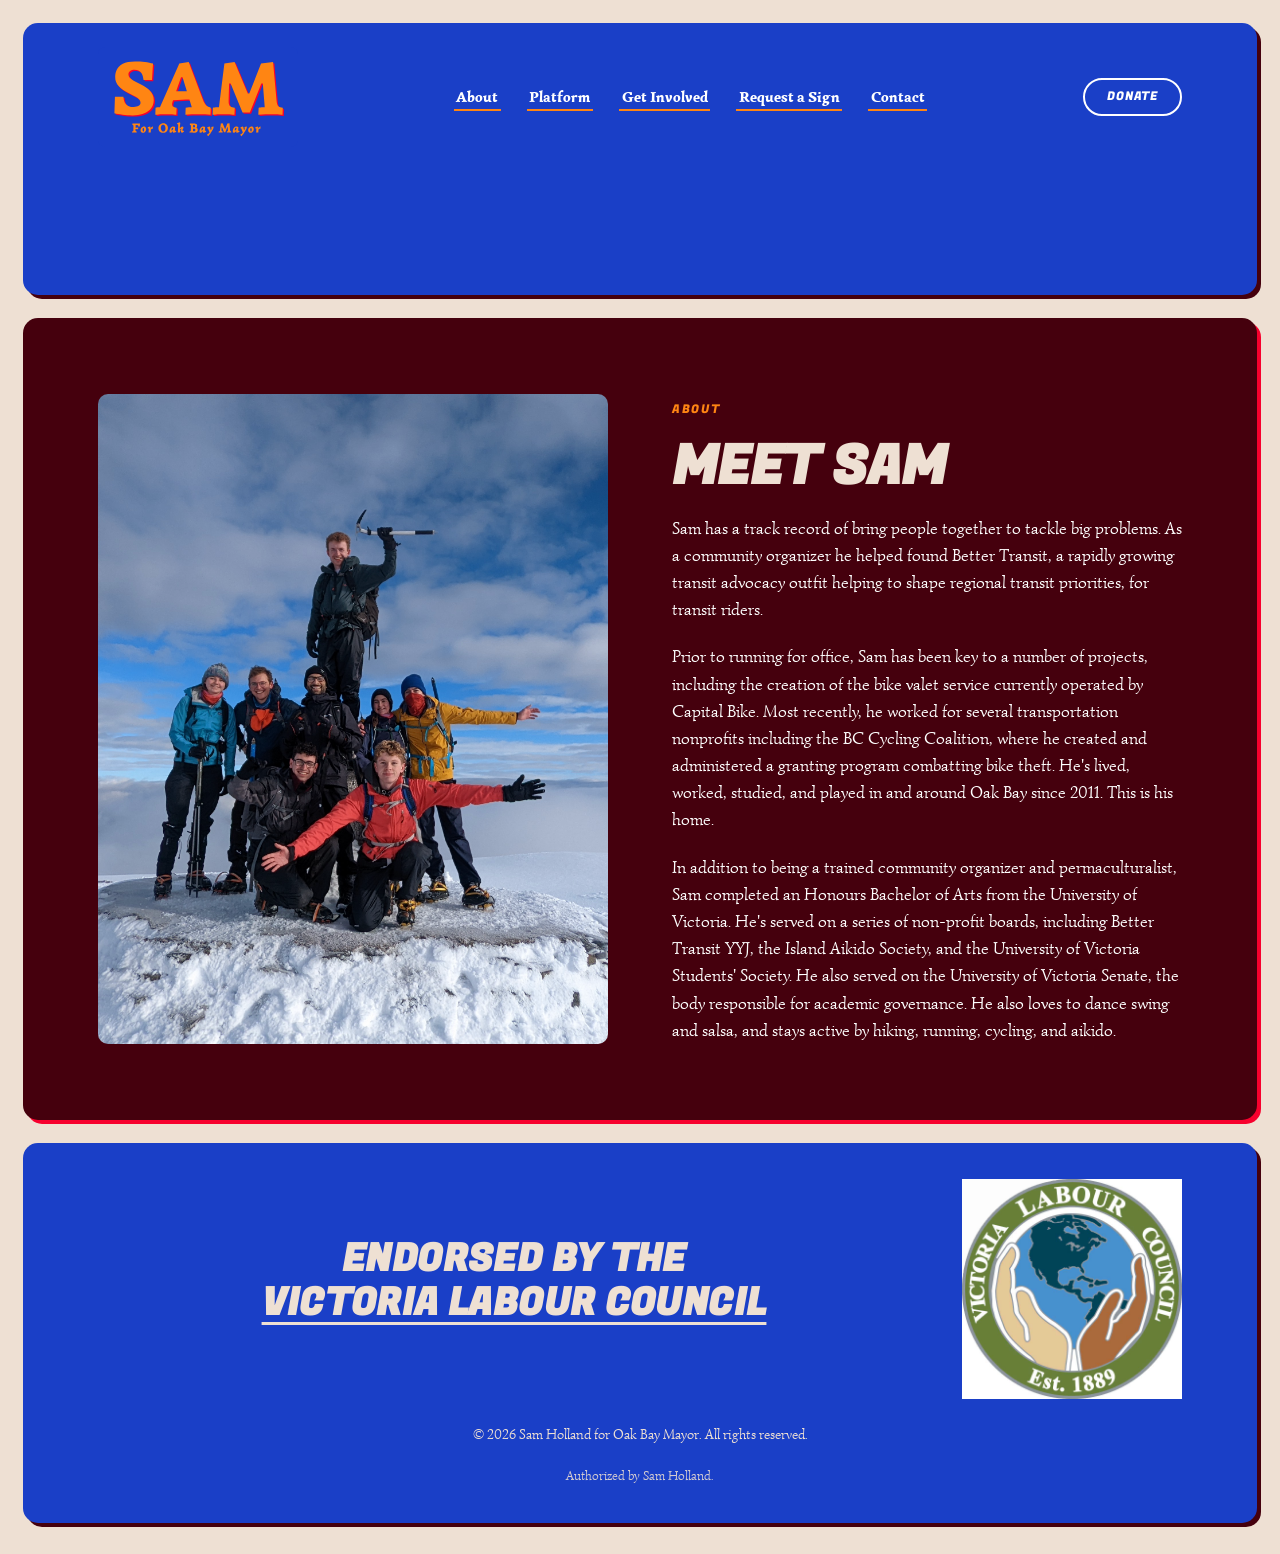
==== about.html @ e1b2e11f "SEO improvements" ====
<!DOCTYPE html>
<html lang="en-CA">
<head>
  <meta charset="UTF-8">
  <meta name="viewport" content="width=device-width, initial-scale=1.0">
  <title>Meet Sam Holland | Candidate for Oak Bay Mayor</title>
  <meta name="description" content="Community organizer, transit advocate, and Oak Bay resident since 2011. Sam Holland's background, record, and why he is running for Mayor.">
  <link rel="canonical" href="https://samuelholland.ca/about.html">
  <meta name="robots" content="index, follow, max-image-preview:large">
  <meta name="theme-color" content="#1A3FC7">

  <link rel="icon" href="/assets/icon.png" type="image/png">
  <link rel="apple-touch-icon" href="/assets/icon.png">

  <meta property="og:site_name" content="Sam Holland for Oak Bay Mayor">
  <meta property="og:locale" content="en_CA">
  <meta property="og:type" content="website">
  <meta property="og:title" content="Meet Sam Holland | Candidate for Oak Bay Mayor">
  <meta property="og:description" content="Community organizer, transit advocate, and Oak Bay resident since 2011. Sam Holland's background, record, and why he is running for Mayor.">
  <meta property="og:url" content="https://samuelholland.ca/about.html">
  <meta property="og:image" content="https://samuelholland.ca/assets/og-image.png">
  <meta property="og:image:width" content="1200">
  <meta property="og:image:height" content="630">
  <meta property="og:image:alt" content="Sam Holland for Oak Bay Mayor">
  <meta name="twitter:card" content="summary_large_image">
  <meta name="twitter:title" content="Meet Sam Holland | Candidate for Oak Bay Mayor">
  <meta name="twitter:description" content="Community organizer, transit advocate, and Oak Bay resident since 2011. Sam Holland's background, record, and why he is running for Mayor.">
  <meta name="twitter:image" content="https://samuelholland.ca/assets/og-image.png">

  <link rel="preconnect" href="https://fonts.googleapis.com">
  <link rel="preconnect" href="https://fonts.gstatic.com" crossorigin>
  <link rel="stylesheet" href="https://fonts.googleapis.com/css2?family=Dela+Gothic+One&amp;family=Signika:wght@300..700&amp;family=Simonetta&amp;family=Fugaz+One&amp;display=swap">
  <link rel="stylesheet" href="style.css">
</head>
<body>

  <a href="#main" class="skip-link">Skip to main content</a>

  <main id="main">

  <!-- ==========================================================================
     HERO — blue panel. Carries the masthead, per the reference layout.
     ========================================================================== -->
  <section id="hero" class="panel panel--blue panel--hero tex-rings">
    <div class="container">

      <div class="masthead">
        <a href="/" class="logo" aria-label="Sam Holland for Oak Bay Mayor — home">
          <img src="assets/logo-wordmark-horizontal.svg" alt=""
               class="logo-mark" width="600" height="300">
        </a>

        <nav class="main-nav" aria-label="Main">
          <ul>
            <li><a href="#about" class="link-highlight">About</a></li>
            <li><a href="platform.html" class="link-highlight">Platform</a></li>
            <li><a href="/volunteer.html" class="link-highlight">Get Involved</a></li>
            <li><a href="/lawn.html" class="link-highlight">Request a Sign</a></li>
            <li><a href="/index.html#contact" class="link-highlight">Contact</a></li>
          </ul>
        </nav>

        <a href="/donate.html" class="btn btn-outline btn-sm">Donate</a>
      </div>

    </div>
  </section>

  <section id="about" class="panel panel--bordeaux tex-hatch">
    <div class="container">
      <div class="grid-2-col grid-2-col--stretch">

        <div class="record-image-wrapper">
          <img src="assets/mountain-peak.png" alt="Sam at the peak of Ben Nevis, on a journey to summit the three highest mountains in Scotland, Wales, and England in 24 hours."
               class="record-image" width="4032" height="2268" loading="lazy" decoding="async">
        </div>

        <div class="record-content">
          <span class="eyebrow">About</span>
          <!-- TODO(sam): heading wording is mine — the upstream copy arrived
               with no heading, and a section without one breaks the outline. -->
          <h1>Meet Sam</h1>
          <p>
            Sam has a track record of bring people together to tackle big problems. As a community organizer he helped found Better Transit, a rapidly growing transit advocacy outfit helping to shape regional transit priorities, for transit riders. 
          </p>
          <p>
            Prior to running for office, Sam has been key to a number of projects, including the creation of the bike valet service currently operated by Capital Bike. Most recently, he worked for several transportation nonprofits including the BC Cycling Coalition, where he created and administered a granting program combatting bike theft. He's lived, worked, studied, and played in and around Oak Bay since 2011. This is his home.
          </p>
             <p>
            In addition to being a trained community organizer and permaculturalist, Sam completed an Honours Bachelor of Arts from the University of Victoria. He's served on a series of non-profit boards, including Better Transit YYJ, the Island Aikido Society, and the University of Victoria Students' Society. He also served on the University of Victoria Senate, the body responsible for academic governance. He also loves to dance swing and salsa, and stays active by hiking, running, cycling, and aikido.
          </p>
        </div>

      </div>
    </div>
  </section>
</main>
<footer class="site-footer tex-hatch">
  <div class="container text-center">

    <div class="footer-endorsement">
      <h2>Endorsed by the <a href="https://victorialabour.ca/2026-municipal-endorsements/" target="_blank" rel="noopener">Victoria Labour Council</a></h2>
      <img
        src="assets/VLC_logo.jpg"
        alt="Victoria Labour Council logo"
        class="logo-mark"
        width="600"
        height="300"
      >
    </div>

    <p>&copy; 2026 Sam Holland for Oak Bay Mayor. All rights reserved.</p>
    <p class="disclaimer">Authorized by Sam Holland.</p>

  </div>
</footer>

</body>
</html>
---- style.css ----
/* ==========================================================================
   CAMPAIGN BRANDING STYLESHEET (style.css)

   Layout model: the page is a stack of full-bleed rounded colour PANELS inset
   from the viewport edge, floating on the cream page background. Sections do
   not sit on a shared background — each one IS a coloured container.

   Sections:
     1. Design tokens
     2. Reset & base
     3. Typography
     4. Panel system
     5. Layout utilities
     6. Buttons
     7. Forms
     8. Masthead & navigation (lives inside the hero panel)
     9. Hero
    10. Record
    11. Platform
    12. Get involved
    13. Donate band
    14. Contact
    15. Footer
    16. Responsive
   ========================================================================== */

/* --------------------------------------------------------------------------
   1. DESIGN TOKENS
   Palette is fixed by the brand sheet. Do not introduce new hues.
   -------------------------------------------------------------------------- */
:root {
  --blue:      #1A3FC7;  /* Persian Blue    */
  --blue-dark: #0C1D60;  /* Persian Blue, darkened — panel fill only */
  --red:      #F7002D;  /* Strawberry Red  */
  --orange:   #FF8513;  /* Princeton Orange*/
  --cream:    #EEE0D3;  /* Almond Cream    */
  --bordeaux: #45000D;  /* Night Bordeaux  */
  --white:    #FFFFFF;

  /* Text pairings that clear WCAG AA. The palette is NOT interchangeable:
       on --blue      -> white (8.1) or cream (6.3);  orange is 3.3, headings only
       on --bordeaux  -> white (16.7), cream (12.9), orange (6.8)
       on --orange    -> bordeaux (6.8) ONLY;         white is 2.4, never
       on --red       -> white (4.2), large bold type only, never body copy
       on --cream     -> bordeaux (12.9) or blue (6.3)
     Use the --on-* tokens below rather than picking a hue by eye. */
  --on-blue:      var(--white);
  --on-blue-dark: var(--white);
  --on-blue-soft: var(--cream);
  --on-bordeaux:  var(--white);
  --on-orange:    var(--bordeaux);
  --on-red:       var(--white);
  --on-cream:     var(--bordeaux);

  /* Typography — Dela Gothic One headers, Simonetta body, per the brand sheet. */
  --font-heading: 'Fugaz One', 'Dela Gothic One', Impact, 'Arial Black', sans-serif;
  --font-body: 'Simonetta', system-ui, -apple-system, 'Segoe UI', sans-serif;

  /* Panel geometry, measured off the reference build. */
  --panel-radius: 15px;
  --panel-inset: clamp(14px, 1.8vw, 26px);
  --panel-gap: clamp(14px, 1.8vw, 26px);
  --card-gap: 15px;
  --panel-pad-y: clamp(2.75rem, 6vw, 4.75rem);
  --card-radius: 15px;
  --media-radius: 10px;
  --pill: 999px;

  --max-width: 1180px;


  /* Hard shadow: a zero-blur solid offset, the same device the wordmark uses
     for its red edge. Measured off Icon.png, that offset runs down and to the
     RIGHT at ~2% of the mark's size. Flip the sign of both to move it left. */
  --shadow-x: 8px;
  --shadow-y: 8px;
  --shadow-x-hover: 11px;
  --shadow-y-hover: 11px;
  --shadow-color: var(--bordeaux);
}

/* --------------------------------------------------------------------------
   2. RESET & BASE
   -------------------------------------------------------------------------- */
*, *::before, *::after { box-sizing: border-box; margin: 0; padding: 0; }

html { scroll-behavior: smooth; }

body {
  font-family: var(--font-body);
  font-size: 1.0625rem;
  line-height: 1.6;
  font-weight: 500;
  color: var(--on-cream);
  background-color: var(--cream);
  padding-top: var(--panel-inset);
  padding-bottom: var(--shadow-y);
  -webkit-font-smoothing: antialiased;
  text-rendering: optimizeLegibility;
}

img { display: block; max-width: 100%; height: auto; }

.panel[id] { scroll-margin-top: var(--panel-inset); }

:focus-visible {
  outline: 3px solid var(--orange);
  outline-offset: 3px;
  border-radius: 3px;
}

/* Orange focus ring is invisible against an orange panel. */
.panel--orange :focus-visible,
.panel--red :focus-visible { outline-color: var(--bordeaux); }

.skip-link {
  position: absolute;
  left: 1rem;
  top: -100%;
  z-index: 200;
  padding: 0.75rem 1.25rem;
  background-color: var(--bordeaux);
  color: var(--white);
  font-family: var(--font-heading);
  font-size: 0.85rem;
  text-decoration: none;
  border-radius: var(--pill);
  transition: top 0.2s ease;
}

.skip-link:focus-visible { top: 1rem; color: var(--white); }

.visually-hidden {
  position: absolute;
  width: 1px; height: 1px;
  overflow: hidden;
  clip: rect(0 0 0 0);
  clip-path: inset(50%);
  white-space: nowrap;
}

@media (prefers-reduced-motion: reduce) {
  html { scroll-behavior: auto; }
  .platform-card:hover,
  .action-card:hover,
  .btn-shadow:hover,
  .btn-shadow:active { transform: none; }
  *, *::before, *::after {
    transition-duration: 0.01ms !important;
    animation-duration: 0.01ms !important;
  }
}

/* --------------------------------------------------------------------------
   3. TYPOGRAPHY
   -------------------------------------------------------------------------- */
h1, h2, h3, h4, h5, h6 {
  font-family: var(--font-heading);
  line-height: 1.15;
  margin-bottom: 1rem;
  text-transform: uppercase;
  letter-spacing: 0.01em;
  text-wrap: balance;
  color: inherit;
}

h1 { font-size: clamp(2.1rem, 1.5rem + 2.6vw, 3.4rem); letter-spacing: -0.01em; }
h2 { font-size: clamp(1.6rem, 1.2rem + 1.7vw, 2.4rem); }
h3 { font-size: clamp(1.55rem, 1.42rem + 0.55vw, 1.75rem); }

p { margin-bottom: 1.25rem; }
p:last-child { margin-bottom: 0; }

a { color: inherit; text-decoration: underline; text-underline-offset: 0.18em; }
a:hover { text-decoration-thickness: 2px; }

strong { font-weight: 700; }

/* --------------------------------------------------------------------------
   4. PANEL SYSTEM
   Each panel is a rounded colour block inset from the viewport edge. overflow
   is hidden so inner bands and images clip to the panel's corners.
   -------------------------------------------------------------------------- */
.panel {
  margin: 0 var(--panel-inset) var(--panel-gap);
  padding: var(--panel-pad-y) 0;
  border-radius: var(--panel-radius);
  overflow: hidden;
  --shadow-x: 4px;
  --shadow-y: 4px;
  box-shadow: var(--shadow-x) var(--shadow-y) 0 var(--shadow-color);
}

.panel--blue     { background-color: var(--blue);     color: var(--on-blue); }
.panel--bordeaux {
  background-color: var(--bordeaux);
  color: var(--on-bordeaux);
  --shadow-color: var(--red);
}
.panel--orange {
  background-color: var(--orange);
  color: var(--on-orange);

}
.panel--red      { background-color: var(--red);      color: var(--on-red); }

.panel--navy {
  background-color: var(--blue-dark);
  color: var(--on-blue-dark);
  --shadow-color: var(--red);
}

/* The hero carries the masthead, so it opens tighter at the top. */
.panel--hero { padding-top: 0; }

/* Heading colour is set per surface. No heading is white anywhere: red is used
   wherever it clears contrast, and the nearest non-white brand hue elsewhere.
     on bordeaux -> red       3.97
     on cream    -> red       3.25
     on blue     -> orange    3.34  (red is 1.94, unusable)
     on orange   -> bordeaux  6.84  (red is 1.73, unusable)
     on red      -> bordeaux  3.97
   The three-colour split is a contrast constraint, not a preference. */
.panel--bordeaux :is(h1, h2, h3, h4, h5, h6) { color: var(--cream); }
.panel--blue     :is(h1, h2, h3, h4, h5, h6) { color: var(--orange); }
.panel--orange   :is(h1, h2, h3, h4, h5, h6) { color: var(--bordeaux); }
.panel--red      :is(h1, h2, h3, h4, h5, h6) { color: var(--bordeaux); }
.panel--navy     :is(h1, h2, h3, h4, h5, h6) { color: var(--red); }

.container {
  width: 100%;
  max-width: var(--max-width);
  margin: 0 auto;
  padding: 0 clamp(1.25rem, 4vw, 3rem);
}

/* Texture rulings. One per block so no two adjacent panels share a pattern.
   All are deliberately the same weight and scale so they read as one family
   rather than as six different treatments. */
.tex-rings {
  background-image:
    repeating-radial-gradient(circle at 0 0, transparent 0 13px, var(--ink) 13px 14px);
}

.tex-hatch {
  background-image:
    repeating-linear-gradient(45deg, var(--ink) 0 1px, transparent 1px 8px);
}

.tex-cross {
  background-image:
    repeating-linear-gradient(45deg, var(--ink) 0 1px, transparent 1px 9px),
    repeating-linear-gradient(-45deg, var(--ink) 0 1px, transparent 1px 9px);
}

.tex-graph {
  background-image:
    repeating-linear-gradient(0deg, var(--ink) 0 1px, transparent 1px 10px),
    repeating-linear-gradient(90deg, var(--ink) 0 1px, transparent 1px 10px);
}

.tex-dots {
  background-image:
    radial-gradient(circle, var(--ink) 1px, transparent 1.2px),
    radial-gradient(circle, var(--ink) 1px, transparent 1.2px);
  background-size: 12px 12px;
  background-position: 0 0, 6px 6px;
}

.tex-stripe {
  background-image:
    repeating-linear-gradient(90deg, var(--ink) 0 1px, transparent 1px 7px);
}

/* --------------------------------------------------------------------------
   5. LAYOUT UTILITIES
   -------------------------------------------------------------------------- */
.text-center { text-align: center; }

.eyebrow {
  display: inline-block;
  font-family: var(--font-heading);
  font-size: 0.78rem;
  text-transform: uppercase;
  letter-spacing: 0.14em;
  margin-bottom: 1rem;
}

/* Eyebrow picks up the panel's accent rather than a fixed hue. */
.panel--blue     .eyebrow { color: var(--cream); }
.panel--bordeaux .eyebrow { color: var(--orange); }
.panel--navy     .eyebrow { color: var(--orange); }
.panel--orange   .eyebrow { color: var(--bordeaux); opacity: 0.75; }

.section-intro {
  font-size: clamp(1.05rem, 1rem + 0.35vw, 1.2rem);
  max-width: 62ch;
  margin: 0 auto 2.5rem;
}

.panel-head { margin-bottom: clamp(2rem, 4vw, 3rem); }

.grid-2-col {
  display: grid;
  grid-template-columns: 1fr 1fr;
  gap: clamp(2rem, 5vw, 4rem);
  align-items: center;
}

.grid-2-col > * { min-width: 0; }

/* Where the text column runs much taller than its media, stretch the media to
   fill instead of centring it — centring leaves a large empty band of panel
   colour above and below the image. */
.grid-2-col--stretch { align-items: stretch; }

.grid-2-col--stretch .record-image-wrapper { display: flex; }

.grid-2-col--stretch .record-image {
  height: 100%;
  aspect-ratio: auto;
  min-height: 18rem;
}

/* Underline-to-highlight: one gradient anchored to the bottom of the line box,
   2px tall at rest so it reads as an underline, animated to full height on
   hover so it reads as a marker highlight. The text colour flips at the same
   time — white on an orange highlight is 2.4:1 and would vanish. */
.link-highlight {
  --hl: var(--orange);
  --hl-text: var(--bordeaux);
  --hl-size: 2px;
  background-image: linear-gradient(var(--hl), var(--hl));
  background-repeat: no-repeat;
  background-position: 0 100%;
  background-size: 100% var(--hl-size);
  padding: 0 0.18em 0.05em;
  text-decoration: none;
  transition: background-size 0.2s ease, color 0.2s ease;
}

.link-highlight:hover {
  background-size: 100% 100%;
  color: var(--hl-text);
}

/* Display variant: the resting band is a percentage of the LINE BOX rather than
   a fixed rule, so it rides up over the bottom of the glyphs the way a marker
   stroke would, instead of sitting clear underneath them. This is the detail
   that makes the reference version read as a highlighter rather than a link. */
.hl-display {
  --hl-size: 38%;
  padding: 0 0.06em;
  box-decoration-break: clone;
  -webkit-box-decoration-break: clone;
}

/* --------------------------------------------------------------------------
   6. BUTTONS
   Pill-shaped, in a filled and an outlined variant, per the reference.
   -------------------------------------------------------------------------- */
.btn {
  display: inline-block;
  font-family: var(--font-heading);
  font-size: 0.85rem;
  line-height: 1.2;
  text-transform: uppercase;
  letter-spacing: 0.06em;
  text-decoration: none;
  padding: 1rem 2.25rem;
  border-radius: var(--pill);
  border: 2px solid transparent;
  cursor: pointer;
  text-align: center;
  transition: background-color 0.2s ease, color 0.2s ease, border-color 0.2s ease;
}

.btn-sm { font-size: 0.72rem; padding: 0.65rem 1.4rem; }

/* Hard shadow on a button. Offsets are smaller than a card's because the
   element is smaller; the pop is 2px. */
.btn-shadow {
  --shadow-x: 4px;
  --shadow-y: 4px;
  --shadow-x-hover: 6px;
  --shadow-y-hover: 6px;
  box-shadow: var(--shadow-x) var(--shadow-y) 0 var(--shadow-color);
  transition: background-color 0.2s ease, color 0.2s ease, border-color 0.2s ease,
              box-shadow 0.2s ease, transform 0.2s ease;
}

.btn-shadow:hover {
  box-shadow: var(--shadow-x-hover) var(--shadow-y-hover) 0 var(--shadow-color);
  transform: translate(calc(var(--shadow-x) - var(--shadow-x-hover)),
                       calc(var(--shadow-y) - var(--shadow-y-hover)));
}

.btn-shadow:active {
  box-shadow: none;
  transform: translate(var(--shadow-x), var(--shadow-y));
}
.btn-block { width: 100%; }

/* Solid orange: the primary call to action on blue and bordeaux panels. */
.btn-orange {
  background-color: var(--orange);
  border-color: var(--orange);
  color: var(--bordeaux);
}
.btn-orange:hover { background-color: var(--white); border-color: var(--white); }

/* Solid bordeaux: the primary call to action on orange and red panels. */
.btn-bordeaux {
  background-color: var(--bordeaux);
  border-color: var(--bordeaux);
  color: var(--white);
}
.btn-bordeaux:hover { background-color: var(--blue); border-color: var(--blue); }

.btn-cream {
  background-color: var(--cream);
  border-color: var(--cream);
  color: var(--bordeaux);
}
.btn-cream:hover { background-color: var(--orange); border-color: var(--orange); }

/* Outlined: takes its colour from the panel's text colour. */
.btn-outline {
  background-color: transparent;
  border-color: currentColor;
  color: inherit;
}
.panel--blue     .btn-outline:hover { background-color: var(--white); color: var(--blue); }
.panel--bordeaux .btn-outline:hover { background-color: var(--white); color: var(--bordeaux); }
.panel--orange   .btn-outline:hover { background-color: var(--bordeaux); color: var(--white); }
.panel--red      .btn-outline:hover { background-color: var(--white); color: var(--red); }

/* --------------------------------------------------------------------------
   7. FORMS
   -------------------------------------------------------------------------- */
.form-field { margin-bottom: 1rem; }

.form-field label {
  display: block;
  font-size: 0.85rem;
  font-weight: 600;
  margin-bottom: 0.4rem;
}

input[type="text"],
input[type="email"],
textarea {
  width: 100%;
  display: block;
  font-family: var(--font-body);
  font-size: 1rem;
  padding: 0.85rem 1.1rem;
  color: var(--bordeaux);
  background-color: var(--white);
  border: 2px solid transparent;
  border-radius: 10px;
  transition: border-color 0.2s ease;
}

textarea { resize: vertical; }

input:focus-visible,
textarea:focus-visible {
  outline: 3px solid var(--orange);
  outline-offset: 2px;
  border-color: var(--bordeaux);
}

/* --------------------------------------------------------------------------
   8. MASTHEAD & NAVIGATION (inside the hero panel)
   -------------------------------------------------------------------------- */
.masthead {
  display: flex;
  align-items: center;
  justify-content: space-between;
  gap: 1.5rem;
  flex-wrap: wrap;
  padding: 1.5rem 0 clamp(2.5rem, 6vw, 4.5rem);
}

.platform-header {
  padding-bottom: 0.2rem;
}

.platform-header .masthead {
  padding-bottom: 0.7rem;
}

.logo {
  display: block;
  text-decoration: none;
  flex-shrink: 0;
}

.logo-mark {
  display: block;
  width: clamp(150px, 25vw, 200px);
  height: auto;
}

.main-nav ul {
  display: flex;
  align-items: center;
  gap: clamp(1rem, 2vw, 1.85rem);
  list-style: none;
  flex-wrap: wrap;
}

.main-nav a {
  display: inline-block;
  font-size: 0.95rem;
  font-weight: 600;
  color: var(--white);
}

/* --------------------------------------------------------------------------
   9. HERO
   -------------------------------------------------------------------------- */
.hero-grid {
  display: grid;
  grid-template-columns: 1fr 1fr;
  gap: clamp(2rem, 5vw, 4rem);
  align-items: center;
  padding-bottom: clamp(1rem, 3vw, 2rem);
}

.hero-wordmark {
  margin-bottom: 1.25rem;
}

.hero-wordmark img {
  width: 100%;
  max-width: 30rem;
  height: auto;
}

/* Orange is the only non-white colour that clears contrast on blue (3.34), and
   only as large text — hence the 1.55rem (~25px) floor, which keeps it over the
   24px threshold even at 390px wide. */
.hero-tagline {
  font-family: var(--font-heading);
  font-size: clamp(1.55rem, 1.2rem + 1.4vw, 1.95rem);
  line-height: 1.2;
  text-transform: uppercase;
  color: var(--cream);
  margin-bottom: 1rem;
  text-wrap: balance;
}

/* The highlight cannot also be orange here: at rest the band overlaps the
   bottom of the glyphs, so orange-on-orange would merge into a blob. Cream
   reads against both the blue panel and the orange type. */
.hero-tagline .link-highlight {
  --hl: var(--orange);
  --hl-text: var(--bordeaux);
}

.hero-lead {
  font-size: clamp(1.1rem, 1rem + 0.55vw, 1.35rem);
  color: var(--cream);
  max-width: 46ch;
  margin-bottom: 2rem;
}

.hero-buttons { display: flex; gap: 0.85rem; flex-wrap: wrap; }

.hero-image,
.record-image {
  width: 100%;
  border-radius: var(--media-radius);
  background-color: transparent;
  object-fit: cover;
}

.hero-image { aspect-ratio: 5 / 4; }
.record-image { aspect-ratio: 9 / 7; }

/* -------------------------------------------------------------------------
   10. SHARED CONTENT UTILITIES
   -------------------------------------------------------------------------- */
.placeholder-note {
  font-style: italic;
  opacity: 0.7;
}


/* Cards lift on hover: the shadow grows and the block steps back against it by
   the same amount, so the card appears to rise rather than to stretch. */
   
.platform-card,
.action-card {
  --shadow-x: 8px;
  --shadow-y: 8px;
  box-shadow: var(--shadow-x) var(--shadow-y) 0 var(--shadow-color);
  transition: box-shadow 0.2s ease, transform 0.2s ease;
}

.platform-card:hover,
.action-card:hover {
  box-shadow: var(--shadow-x-hover) var(--shadow-y-hover) 0 var(--shadow-color);
  transform: translate(calc(var(--shadow-x) - var(--shadow-x-hover)),
                       calc(var(--shadow-y) - var(--shadow-y-hover)));
}

/* -------------------------------------------------------------------------
   11. PLATFORM  — blue cards nested inside the orange panel
   -------------------------------------------------------------------------- */
.platform-grid {
  display: grid;
  grid-template-columns: repeat(2, minmax(0, 1fr));
  gap: var(--card-gap);
}

.platform-card {
  background-color: var(--blue);
  color: var(--white);
  border-radius: var(--card-radius);
  padding: clamp(1.75rem, 3vw, 2.5rem);
}

.platform-card h3 { color: var(--orange); }

.platform-icon {
  font-family: var(--font-heading);
  font-size: 2.25rem;
  line-height: 1;
  color: var(--orange);
  margin-bottom: 1rem;
}

.platform-btn {
  width: 100%;
  display: flex;
  justify-content: center;
  margin-top: 2rem;

}

/* -------------------------------------------------------------------------
   12. GET INVOLVED — bordeaux cards nested inside the blue panel
   -------------------------------------------------------------------------- */
.action-grid {
  display: grid;
  grid-template-columns: repeat(auto-fit, minmax(min(100%, 240px), 1fr));
  gap: var(--card-gap);
  text-align: left;
}

.action-card {
  display: flex;
  flex-direction: column;
  align-items: flex-start;
  background-color: var(--cream);
  color: var(--bordeaux);
  border-radius: var(--card-radius);
  padding: clamp(1.75rem, 3vw, 2.25rem);
}

.action-card h3 { color: var(--red); }
.action-card p { flex-grow: 1; }
.action-card .btn { margin-top: 1.5rem; }
/* -------------------------------------------------------------------------
   13. DONATE BAND
   Red carries white text at 4.2:1 — fine for this large bold type, which is
   why this panel holds a headline and a button and no body copy.
   -------------------------------------------------------------------------- */
.panel--donate {
  padding-top: clamp(2.25rem, 4vw, 3rem);
  padding-bottom: clamp(2.25rem, 4vw, 3rem);
}

.donate-row {
  display: flex;
  align-items: center;
  justify-content: space-between;
  gap: 1.5rem 2.5rem;
  flex-wrap: wrap;
}

.donate-row h2 { margin-bottom: 0; font-size: clamp(1.4rem, 1.05rem + 1.5vw, 2.1rem); }

.donate-row p {
  font-size: 1.2rem;
  font-weight: 700;
  margin: 0.5rem 0 0;
}

/* -------------------------------------------------------------------------
   14. CONTACT
   -------------------------------------------------------------------------- */
.contact-details {
  margin-top: 1.75rem;
  padding-top: 1.75rem;
  border-top: 1px solid rgba(255, 255, 255, 0.22);
}

.contact-details p { margin-bottom: 0.6rem; }
.contact-details a { color: var(--orange); }
.contact-details .link-highlight:hover { color: var(--bordeaux); }

.contact-card {
  background-color: var(--cream);
  color: var(--bordeaux);
  --shadow-color: var(--red);
  --shadow-x: 4px;
  --shadow-y: 4px;
  box-shadow: var(--shadow-x) var(--shadow-y) 0 var(--shadow-color);
  border-radius: var(--card-radius);
  padding: clamp(1.75rem, 3.5vw, 2.5rem);
}

.contact-card h3 { color: var(--red); }

.contact-card :is(input, textarea) { border-color: var(--bordeaux); }

/* -------------------------------------------------------------------------
   15. FOOTER
   -------------------------------------------------------------------------- */
.site-footer {
  margin: 0 var(--panel-inset) var(--panel-inset);
  padding: 2.25rem 0;
  border-radius: var(--panel-radius);
  background-color: var(--blue);
  color: var(--cream);
  font-size: 0.9rem;
  --shadow-color: var(--bordeaux);
  --shadow-x: 4px;
  --shadow-y: 4px;
  box-shadow: var(--shadow-x) var(--shadow-y) 0 var(--shadow-color);
}
.footer-endorsement {
  display: flex;
  align-items: center;
  justify-content: center;
  gap: 2rem;
  margin-bottom: 1.5rem;
}

.footer-endorsement p {
  margin: 0;
}

.footer-endorsement .logo-mark {
  width: clamp(150px, 20vw, 220px);
  height: auto;
}

.site-footer a { color: var(--cream); }
.disclaimer { font-size: 0.8rem; opacity: 0.88; margin-top: 0.5rem; }

/* --------------------------------------------------------------------------
   16. RESPONSIVE
   -------------------------------------------------------------------------- */
/* ==========================================================================
   PLATFORM CARDS — RESPONSIVE
   ========================================================================== */

/* Prevent card content from forcing the grid wider than its container. */
.platform-grid {
  width: 100%;
}

.platform-card {
  min-width: 0;
  max-width: 100%;
  overflow-wrap: break-word;
}

/* Tablet and smaller: force the four platform cards into one column. */
@media (max-width: 900px) {
  .platform-grid {
    grid-template-columns: minmax(0, 1fr);
  }

  .platform-card {
    width: 100%;
  }
}

@media (max-width: 600px) {
  .footer-endorsement {
    flex-direction: column;
    gap: 1rem;
  }
}


/* Small phones: keep a single column and give the cards slightly less
   horizontal padding so long text has more usable line width. */
@media (max-width: 480px) {
  .platform-card {
    padding: 1.5rem;
  }
}
/* ==========================================================================
   PLATFORM ACCORDION
   ========================================================================== */

/*
   Default: text-only platform sections use the full available width.

   A two-column layout is activated ONLY when .platform-content contains
   .platform-figures.

   This means future platform sections can include images without needing
   their own special CSS.
*/

.platform-content {
  width: 100%;
  max-width: 70ch;
  padding: 0 0 2rem 5rem;
}

.platform-content p:last-child {
  margin-bottom: 0;
}


/* --------------------------------------------------------------------------
   PLATFORM SECTIONS WITH IMAGES
   -------------------------------------------------------------------------- */

/*
   When images exist:

   LEFT  = text
   RIGHT = images

   The :has() selector is important here: it prevents text-only sections
   from becoming grids.
*/

.platform-content:has(.platform-figures) {
  display: grid;
  grid-template-columns: minmax(0, 1fr) minmax(0, 1fr);
  column-gap: clamp(2rem, 4vw, 4rem);
  row-gap: 1.5rem;

  width: 100%;
  max-width: none;

  padding: 0 0 2rem 5rem;

  align-items: start;
}


/* Text column */

.platform-content:has(.platform-figures) .platform-content-text {
  grid-column: 1;
  min-width: 0;
  width: 100%;
}


/* Image column */

.platform-content:has(.platform-figures) .platform-figures {
  grid-column: 2;
  min-width: 0;
  width: 100%;

  display: flex;
  flex-direction: column;
  gap: 1.5rem;

  justify-self: stretch;
}


/* Individual figures */

.platform-content:has(.platform-figures) .platform-figure {
  width: 100%;
  margin: 0;
}


/* Images */

.platform-content:has(.platform-figures) .platform-figure img {
  display: block;
  width: 100%;
  max-width: 100%;
  height: auto;

  border-radius: var(--media-radius);
}


/* Captions */

.platform-content:has(.platform-figures) .platform-figure figcaption {
  margin-top: 0.4rem;

  font-size: 0.75rem;
  line-height: 1.3;

  opacity: 0.7;
}


/* ==========================================================================
   PLATFORM ACCORDION — TABLET
   ========================================================================== */

@media (max-width: 900px) {

  /*
     Only sections WITH images collapse.

     Text-only sections remain normal full-width content.
  */

  .platform-content:has(.platform-figures) {
    grid-template-columns: 1fr;
    gap: 1.5rem;
    padding-left: 3.5rem;
  }

  .platform-content:has(.platform-figures) .platform-content-text {
    grid-column: 1;
  }

  .platform-content:has(.platform-figures) .platform-figures {
    grid-column: 1;
  }

}


/* ==========================================================================
   PLATFORM ACCORDION — MOBILE
   ========================================================================== */

@media (max-width: 700px) {

  /*
     Text-only sections remain text-only.
     Image sections remain one column.
  */

  .platform-content {
    padding-left: 2.5rem;
  }

  .platform-content:has(.platform-figures) {
    grid-template-columns: 1fr;
    gap: 1.25rem;
    padding-left: 2.5rem;
  }

  .platform-content:has(.platform-figures) .platform-figure img {
    width: 100%;
    height: auto;
    aspect-ratio: 16 / 10;
    object-fit: cover;
  }

}


/* ==========================================================================
   PLATFORM ACCORDION — VERY SMALL PHONES
   ========================================================================== */

@media (max-width: 480px) {

  .platform-content {
    padding-left: 2rem;
  }

  .platform-content:has(.platform-figures) {
    padding-left: 2rem;
  }

}


/* ==========================================================================
   GENERAL RESPONSIVE — 900px
   ========================================================================== */

@media (max-width: 900px) {

  .masthead {
    justify-content: center;
    gap: 1rem 1.25rem;
  }

  .logo {
    flex-basis: 100%;
    text-align: center;
  }

  .logo-mark {
    margin-inline: auto;
  }

  .main-nav ul {
    justify-content: center;
  }


  /* General two-column layouts */

  .grid-2-col,
  .hero-grid {
    grid-template-columns: 1fr;
    gap: 2rem;
  }


  /* Hero */

  .hero-image-wrapper {
    order: -1;
  }

  .hero-lead {
    max-width: none;
  }

  .hero-wordmark img {
    max-width: 26rem;
  }


  /* Donate */

  .donate-row {
    justify-content: center;
    text-align: center;
  }
}
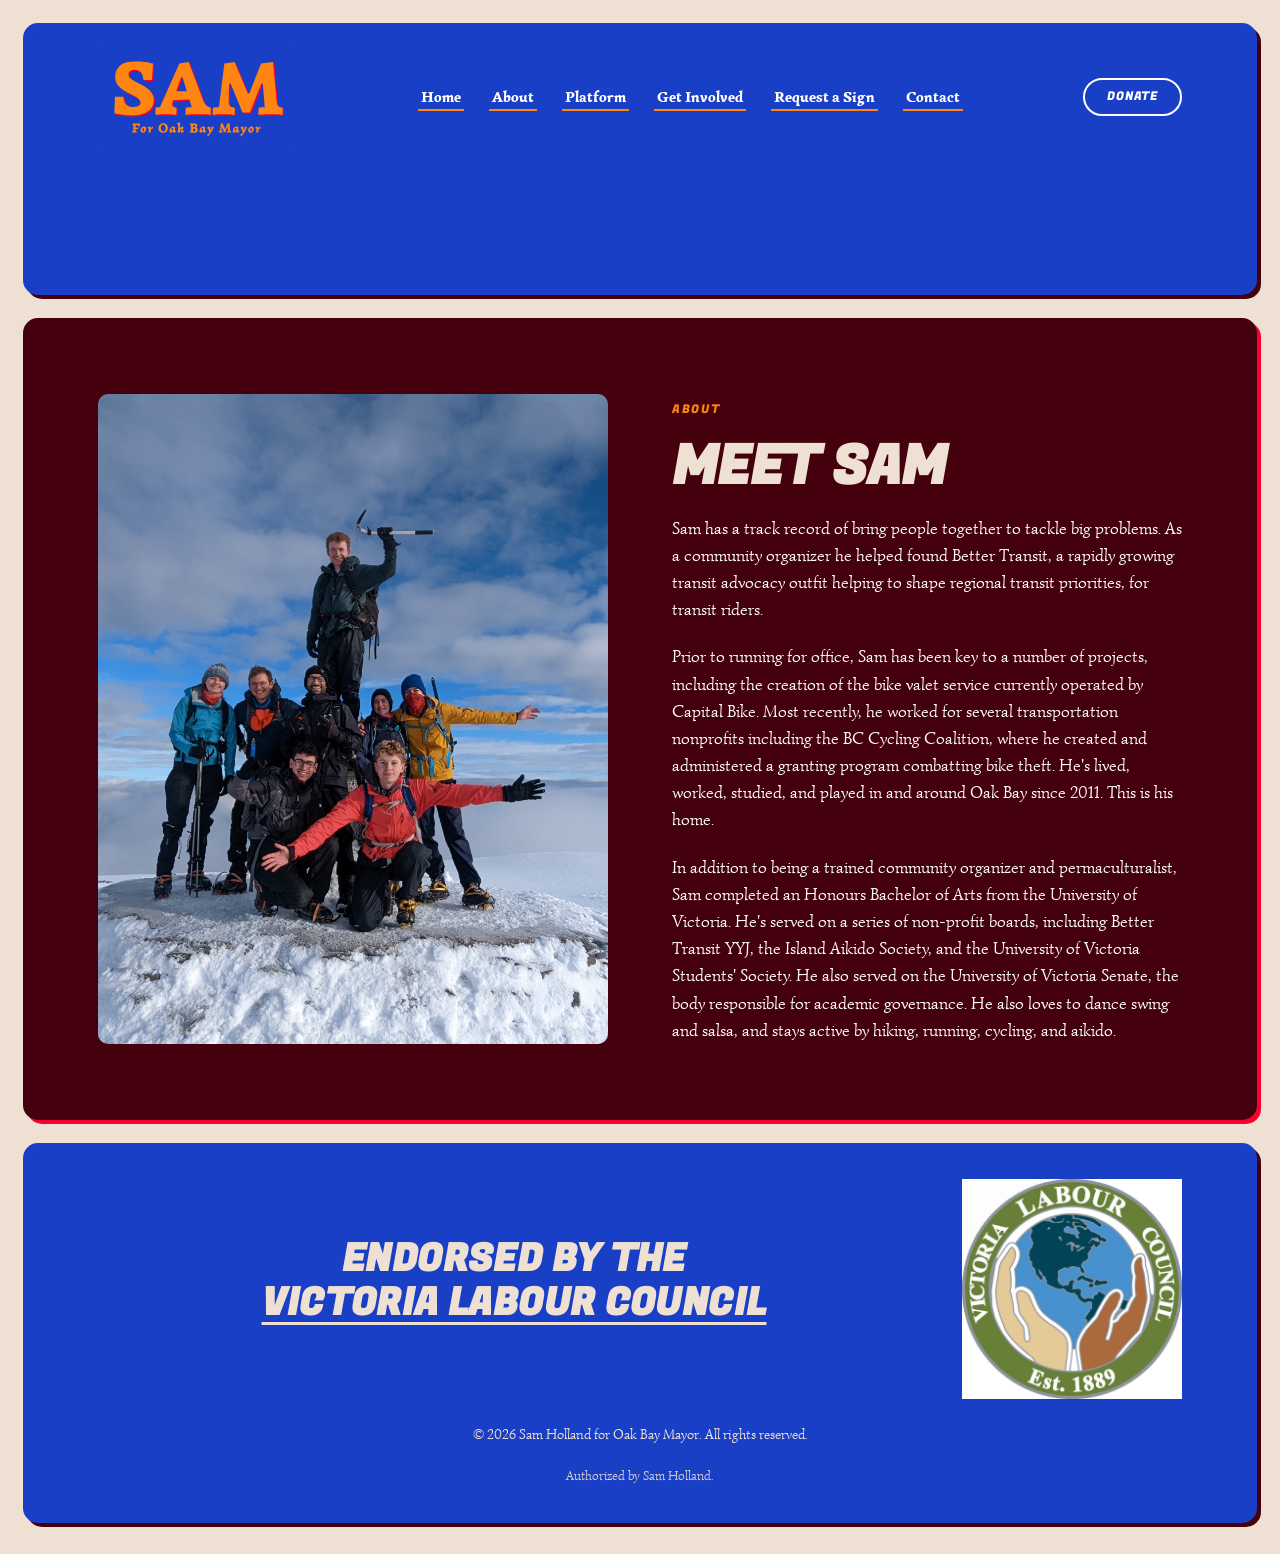
==== commit b67c735f: "updated platform with max typo corrections, added home button to pages as people weren't finding the" ====
--- a/about.html
+++ b/about.html
@@ -50,15 +50,16 @@
                class="logo-mark" width="600" height="300">
         </a>
 
-        <nav class="main-nav" aria-label="Main">
-          <ul>
-            <li><a href="#about" class="link-highlight">About</a></li>
+      <nav class="main-nav" aria-label="Main">
+        <ul>
+           <li><a href="/" class="link-highlight">Home</a></li>
+             <li><a href="about.html" class="link-highlight">About</a></li>
             <li><a href="platform.html" class="link-highlight">Platform</a></li>
             <li><a href="/volunteer.html" class="link-highlight">Get Involved</a></li>
             <li><a href="/lawn.html" class="link-highlight">Request a Sign</a></li>
             <li><a href="/index.html#contact" class="link-highlight">Contact</a></li>
           </ul>
-        </nav>
+      </nav>
 
         <a href="/donate.html" class="btn btn-outline btn-sm">Donate</a>
       </div>
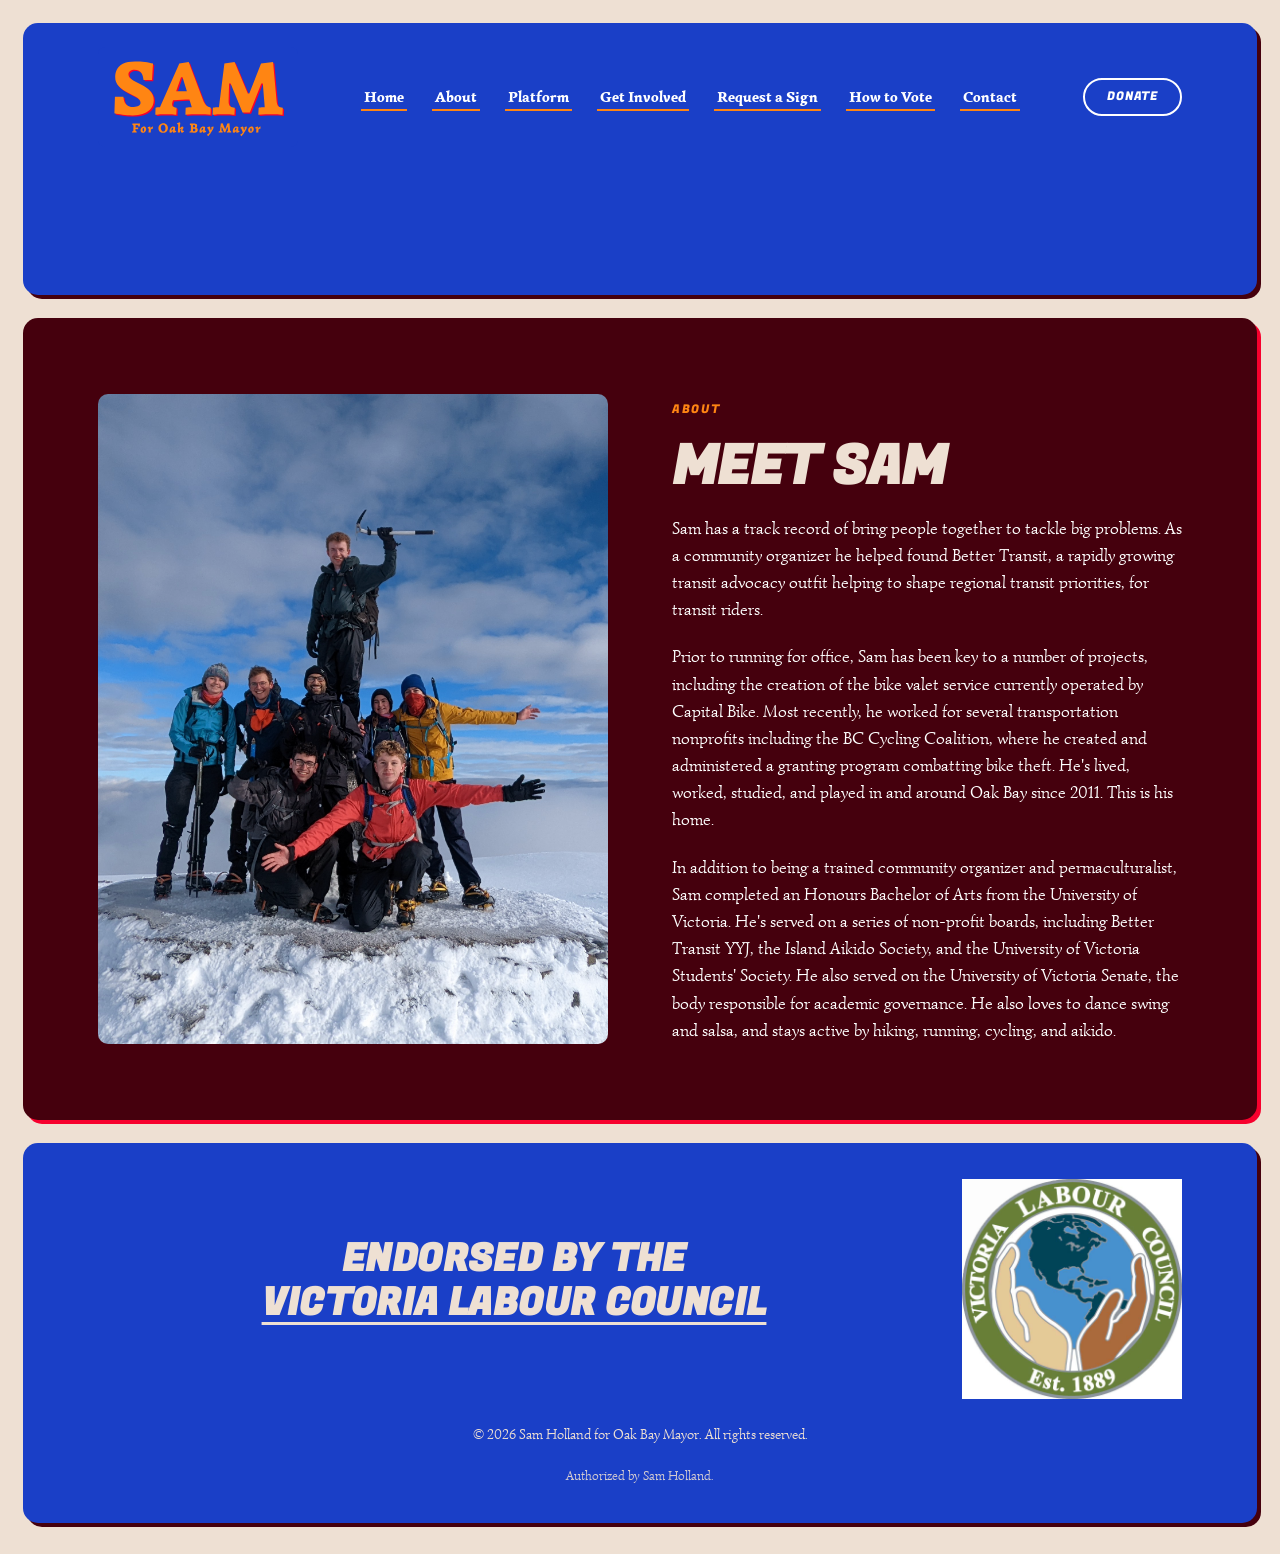
==== commit f4ea8a50: "added vote.html page and updated navigation links on all pages to include "How to Vote" and "Contact" ====
--- a/about.html
+++ b/about.html
@@ -51,13 +51,14 @@
         </a>
 
       <nav class="main-nav" aria-label="Main">
-        <ul>
+   <ul>
            <li><a href="/" class="link-highlight">Home</a></li>
              <li><a href="about.html" class="link-highlight">About</a></li>
             <li><a href="platform.html" class="link-highlight">Platform</a></li>
             <li><a href="/volunteer.html" class="link-highlight">Get Involved</a></li>
             <li><a href="/lawn.html" class="link-highlight">Request a Sign</a></li>
-            <li><a href="/index.html#contact" class="link-highlight">Contact</a></li>
+            <li><a href="/vote.html" class="link-highlight">How to Vote</a></li>
+            <li><a href="/#contact" class="link-highlight">Contact</a></li>
           </ul>
       </nav>
 
--- a/style.css
+++ b/style.css
@@ -306,7 +306,9 @@
   gap: clamp(2rem, 5vw, 4rem);
   align-items: center;
 }
-
+.grid-2-col--top {
+  align-items: start;
+}
 .grid-2-col > * { min-width: 0; }
 
 /* Where the text column runs much taller than its media, stretch the media to
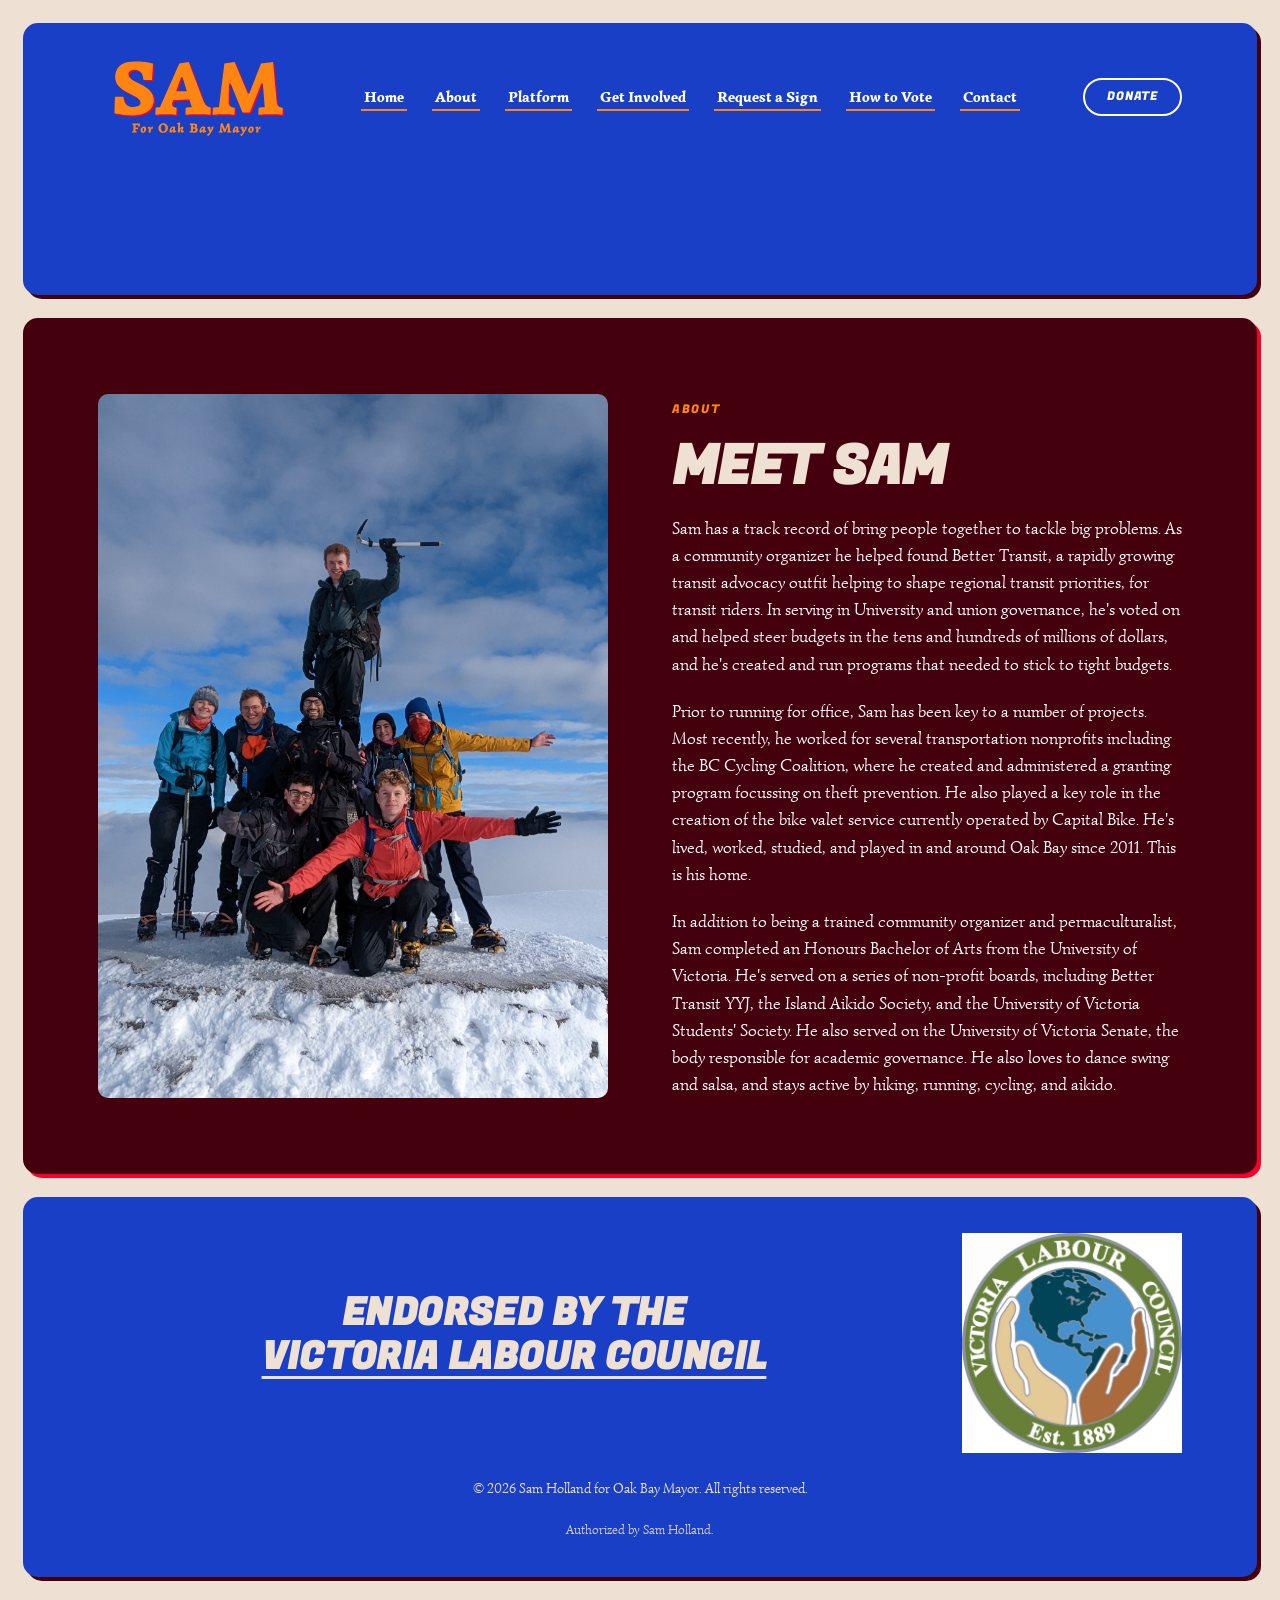
==== commit 3c789213: "updated about me" ====
--- a/about.html
+++ b/about.html
@@ -83,10 +83,12 @@
                with no heading, and a section without one breaks the outline. -->
           <h1>Meet Sam</h1>
           <p>
-            Sam has a track record of bring people together to tackle big problems. As a community organizer he helped found Better Transit, a rapidly growing transit advocacy outfit helping to shape regional transit priorities, for transit riders. 
+            Sam has a track record of bring people together to tackle big problems. 
+            As a community organizer he helped found Better Transit, a rapidly growing transit advocacy outfit helping to shape regional transit priorities, for transit riders. 
+            In serving in University and union governance, he's voted on and helped steer budgets in the tens and hundreds of millions of dollars, and he's created and run programs that needed to stick to tight budgets.
           </p>
           <p>
-            Prior to running for office, Sam has been key to a number of projects, including the creation of the bike valet service currently operated by Capital Bike. Most recently, he worked for several transportation nonprofits including the BC Cycling Coalition, where he created and administered a granting program combatting bike theft. He's lived, worked, studied, and played in and around Oak Bay since 2011. This is his home.
+            Prior to running for office, Sam has been key to a number of projects. Most recently, he worked for several transportation nonprofits including the BC Cycling Coalition, where he created and administered a granting program focussing on theft prevention.  He also played a key role in the creation of the bike valet service currently operated by Capital Bike.  He's lived, worked, studied, and played in and around Oak Bay since 2011. This is his home.
           </p>
              <p>
             In addition to being a trained community organizer and permaculturalist, Sam completed an Honours Bachelor of Arts from the University of Victoria. He's served on a series of non-profit boards, including Better Transit YYJ, the Island Aikido Society, and the University of Victoria Students' Society. He also served on the University of Victoria Senate, the body responsible for academic governance. He also loves to dance swing and salsa, and stays active by hiking, running, cycling, and aikido.
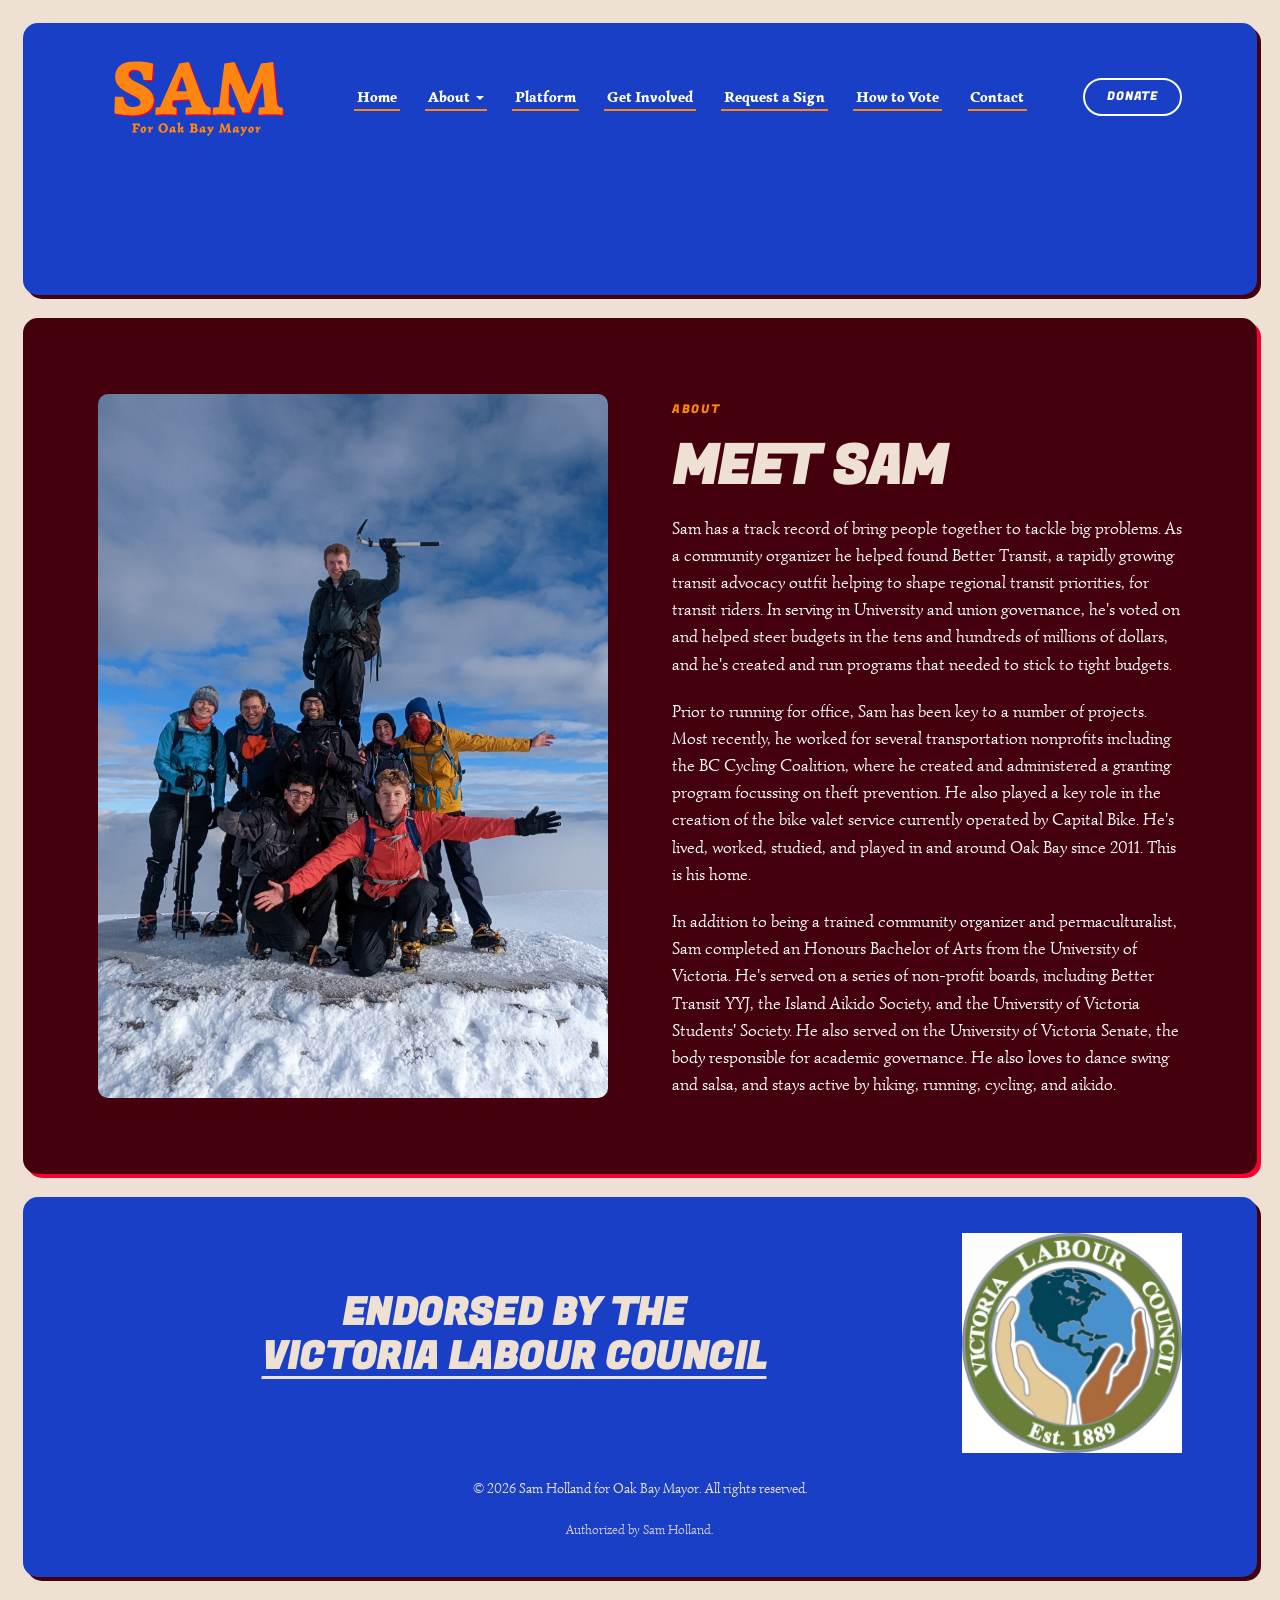
==== commit 262b4db0: "Fix news Action, add About nav dropdown, widen news cards News Action: fetch-news.py resolved news.j" ====
--- a/about.html
+++ b/about.html
@@ -53,7 +53,13 @@
       <nav class="main-nav" aria-label="Main">
    <ul>
            <li><a href="/" class="link-highlight">Home</a></li>
-             <li><a href="about.html" class="link-highlight">About</a></li>
+            <li class="nav-dropdown">
+              <button type="button" class="link-highlight" aria-expanded="false" aria-controls="nav-about-menu">About</button>
+              <ul id="nav-about-menu">
+                <li><a href="about.html" class="link-highlight">About Sam</a></li>
+                <li><a href="news.html" class="link-highlight">News</a></li>
+              </ul>
+            </li>
             <li><a href="platform.html" class="link-highlight">Platform</a></li>
             <li><a href="/volunteer.html" class="link-highlight">Get Involved</a></li>
             <li><a href="/lawn.html" class="link-highlight">Request a Sign</a></li>
@@ -119,5 +125,6 @@
   </div>
 </footer>
 
+  <script src="nav.js" defer></script>
 </body>
 </html>
--- a/style.css
+++ b/style.css
@@ -487,6 +487,9 @@
 
 .platform-header {
   padding-bottom: 0.2rem;
+  /* This header holds only the masthead, so nothing needs clipping, and the
+     nav's About dropdown has to hang below the panel. */
+  overflow: visible;
 }
 
 .platform-header .masthead {
@@ -518,6 +521,79 @@
   font-size: 0.95rem;
   font-weight: 600;
   color: var(--white);
+}
+
+/* Nav dropdown (About): opens on hover with a mouse, on keyboard focus, and on
+   tap via nav.js (touch screens have no hover). */
+.nav-dropdown {
+  position: relative;
+}
+
+.nav-dropdown > button {
+  display: inline-block;
+  font: inherit;
+  font-size: 0.95rem;
+  font-weight: 600;
+  color: var(--white);
+  background-color: transparent;
+  border: 0;
+  cursor: pointer;
+}
+
+.nav-dropdown > button::after {
+  content: "";
+  display: inline-block;
+  margin-left: 0.4em;
+  border: 0.3em solid transparent;
+  border-top-color: currentColor;
+  border-bottom: 0;
+  vertical-align: 0.15em;
+  transition: transform 0.2s ease;
+}
+
+.nav-dropdown > button:focus-visible {
+  outline: 3px solid var(--orange);
+  outline-offset: 2px;
+}
+
+.main-nav .nav-dropdown ul {
+  display: none;
+  position: absolute;
+  top: calc(100% + 0.6rem);
+  left: 0;
+  z-index: 10;
+  flex-direction: column;
+  align-items: flex-start;
+  gap: 0.6rem;
+  min-width: max-content;
+  padding: 0.9rem 1.1rem;
+  background-color: var(--bordeaux);
+  border-radius: var(--card-radius);
+}
+
+/* Invisible bridge over the gap above the menu, so moving the mouse from
+   "About" down to the links doesn't count as leaving the dropdown. */
+.main-nav .nav-dropdown ul::before {
+  content: "";
+  position: absolute;
+  left: 0;
+  right: 0;
+  bottom: 100%;
+  height: 0.6rem;
+}
+
+/* :focus-visible rather than :focus-within, so a mouse click doesn't leave
+   the menu stuck open after the pointer moves away. */
+.main-nav .nav-dropdown:hover ul,
+.main-nav .nav-dropdown:has(:focus-visible) ul,
+.main-nav .nav-dropdown.is-open ul {
+  display: flex;
+}
+
+.nav-dropdown:hover > button::after,
+.nav-dropdown:has(:focus-visible) > button::after,
+.nav-dropdown.is-open > button::after {
+  transform: rotate(180deg);
 }
 
 /* --------------------------------------------------------------------------
@@ -663,6 +739,18 @@
   padding: clamp(1.75rem, 3vw, 2.25rem);
 }
 
+/* News page: fixed columns rather than auto-fit, so wide screens get three
+   cards per row instead of four, tablets two, and phones one. */
+.action-grid--news { grid-template-columns: repeat(3, minmax(0, 1fr)); }
+
+@media (max-width: 900px) {
+  .action-grid--news { grid-template-columns: repeat(2, minmax(0, 1fr)); }
+}
+
+@media (max-width: 600px) {
+  .action-grid--news { grid-template-columns: 1fr; }
+}
+
 .action-card h3 { color: var(--red); }
 .action-card p { flex-grow: 1; }
 .action-card .btn { margin-top: 1.5rem; }
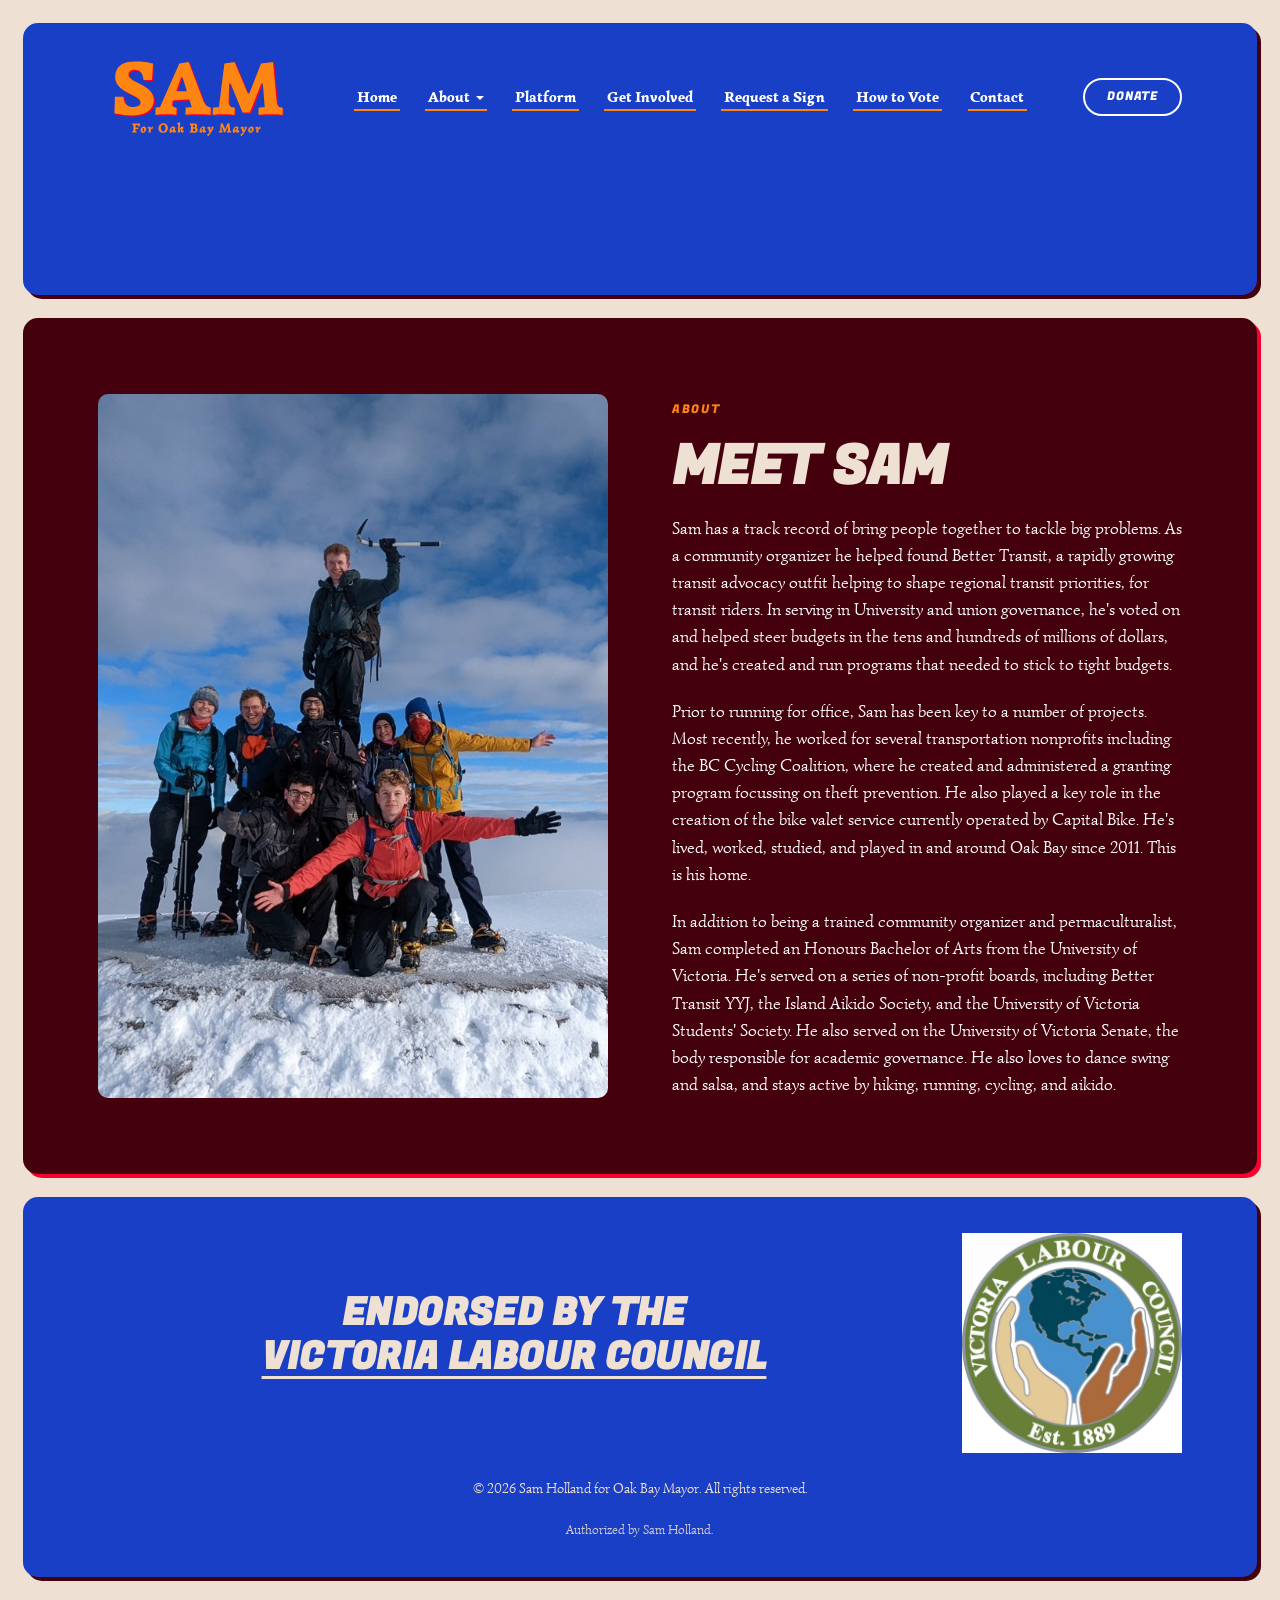
==== commit e16f9c84: "Shrink site photos from ~26 MB to ~0.7 MB The three site photos were full-resolution phone shots sav" ====
--- a/about.html
+++ b/about.html
@@ -79,8 +79,8 @@
       <div class="grid-2-col grid-2-col--stretch">
 
         <div class="record-image-wrapper">
-          <img src="assets/mountain-peak.png" alt="Sam at the peak of Ben Nevis, on a journey to summit the three highest mountains in Scotland, Wales, and England in 24 hours."
-               class="record-image" width="4032" height="2268" loading="lazy" decoding="async">
+          <img src="assets/mountain-peak.jpg" alt="Sam at the peak of Ben Nevis, on a journey to summit the three highest mountains in Scotland, Wales, and England in 24 hours."
+               class="record-image" width="1600" height="900" loading="lazy" decoding="async">
         </div>
 
         <div class="record-content">
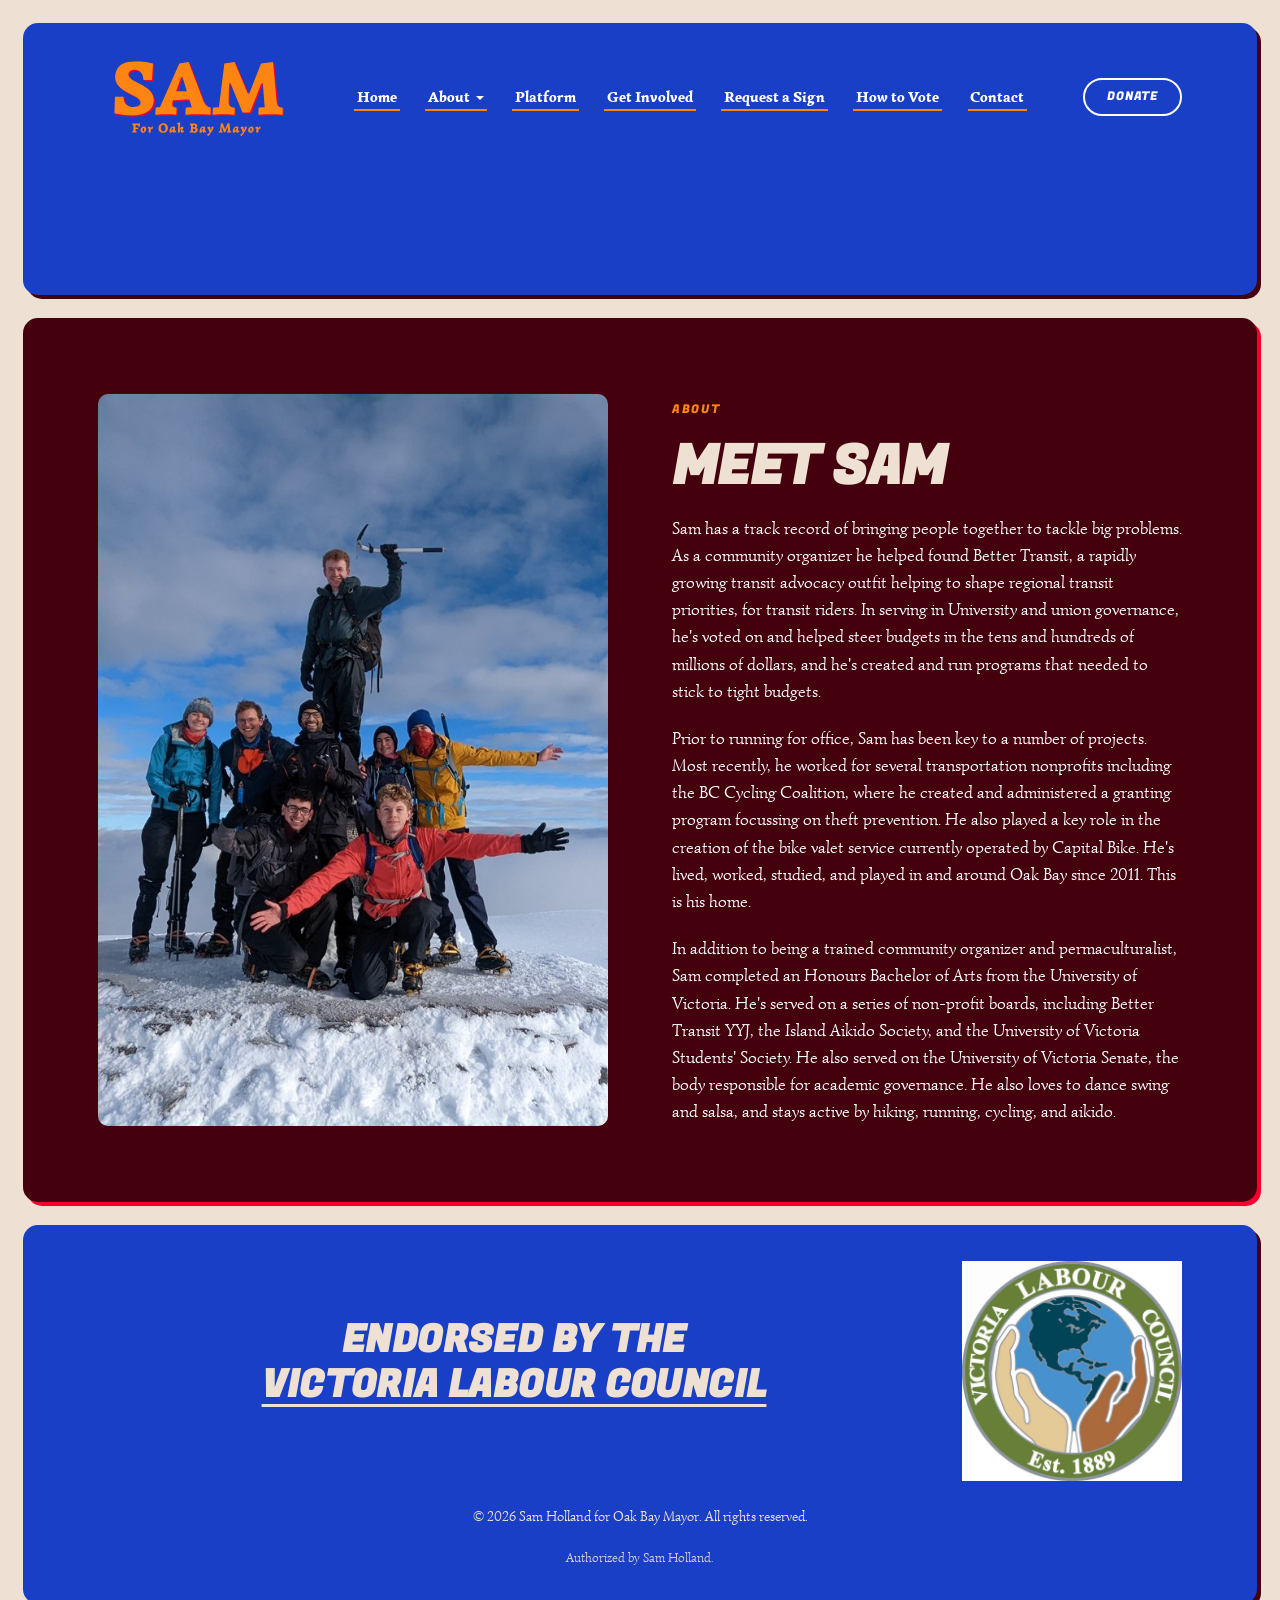
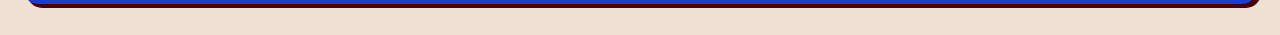
==== commit 602b6457: "typo" ====
--- a/about.html
+++ b/about.html
@@ -89,7 +89,7 @@
                with no heading, and a section without one breaks the outline. -->
           <h1>Meet Sam</h1>
           <p>
-            Sam has a track record of bring people together to tackle big problems. 
+            Sam has a track record of bringing people together to tackle big problems. 
             As a community organizer he helped found Better Transit, a rapidly growing transit advocacy outfit helping to shape regional transit priorities, for transit riders. 
             In serving in University and union governance, he's voted on and helped steer budgets in the tens and hundreds of millions of dollars, and he's created and run programs that needed to stick to tight budgets.
           </p>
